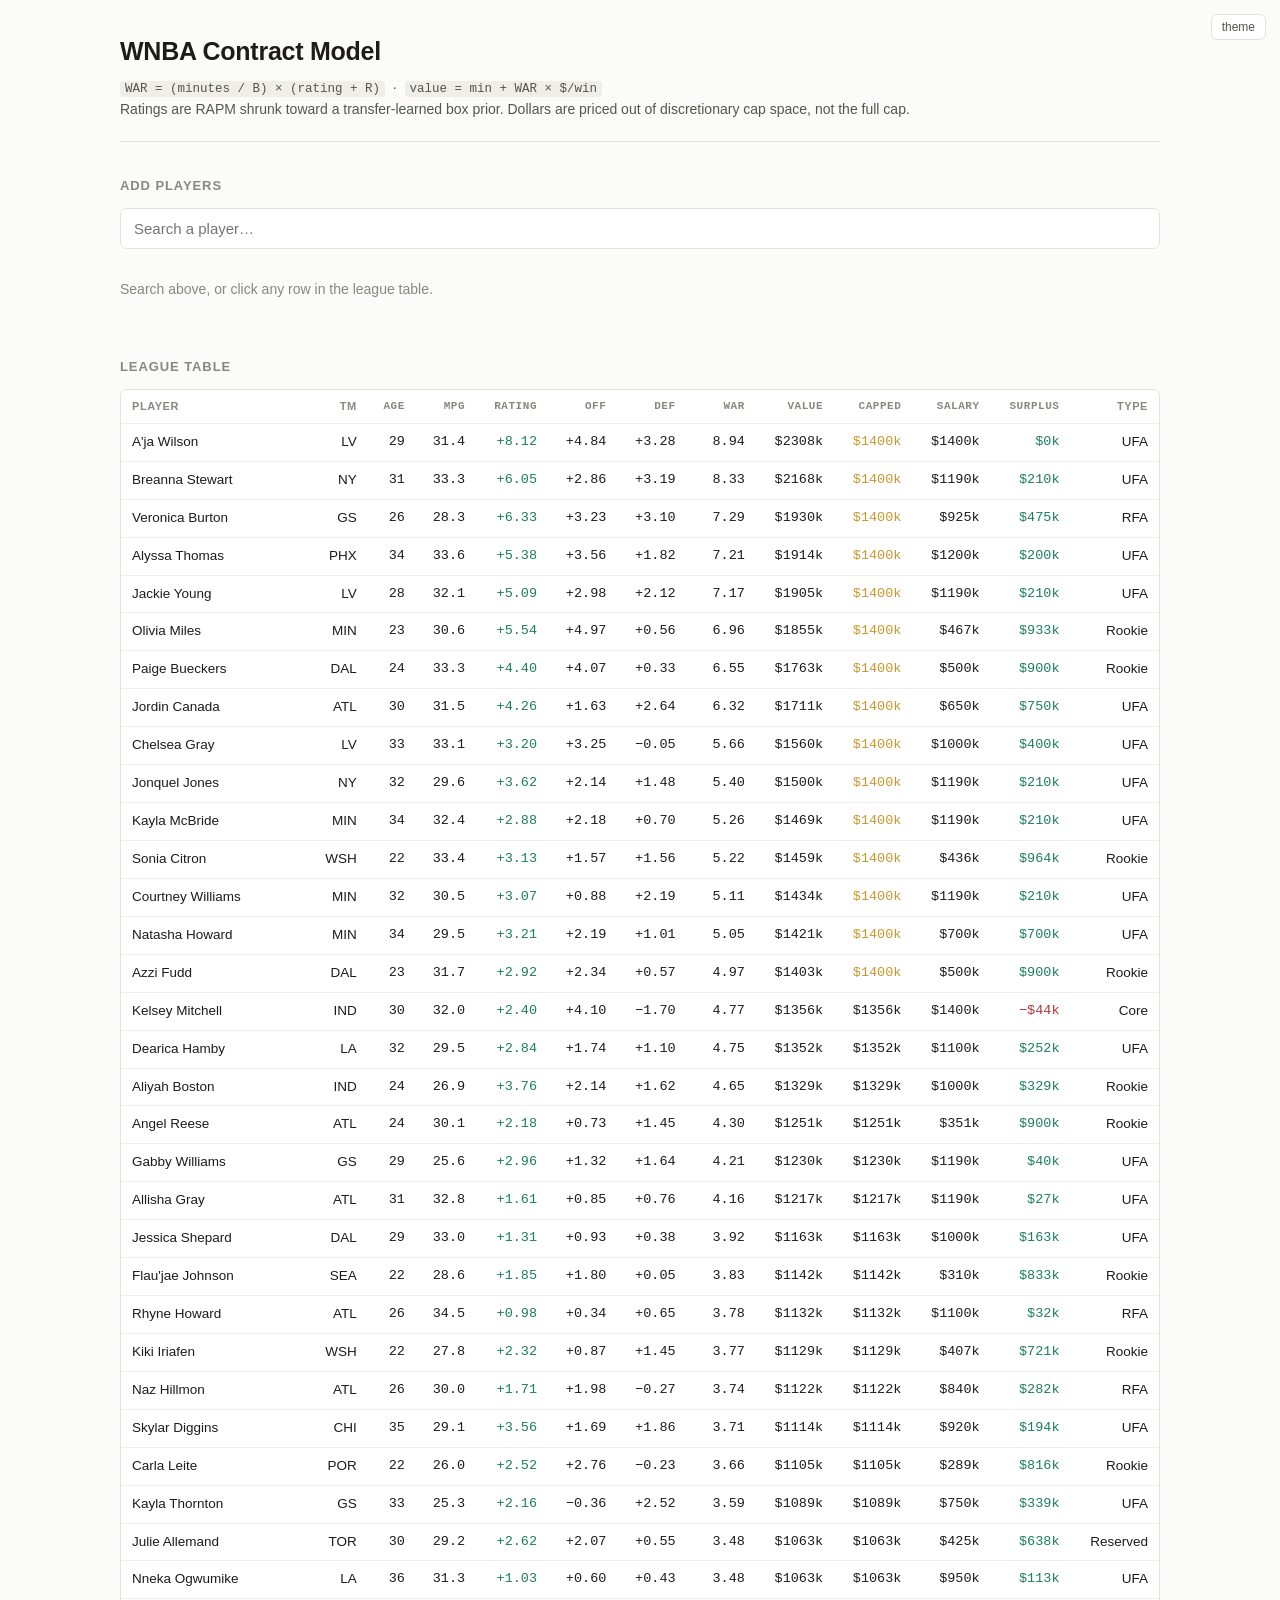
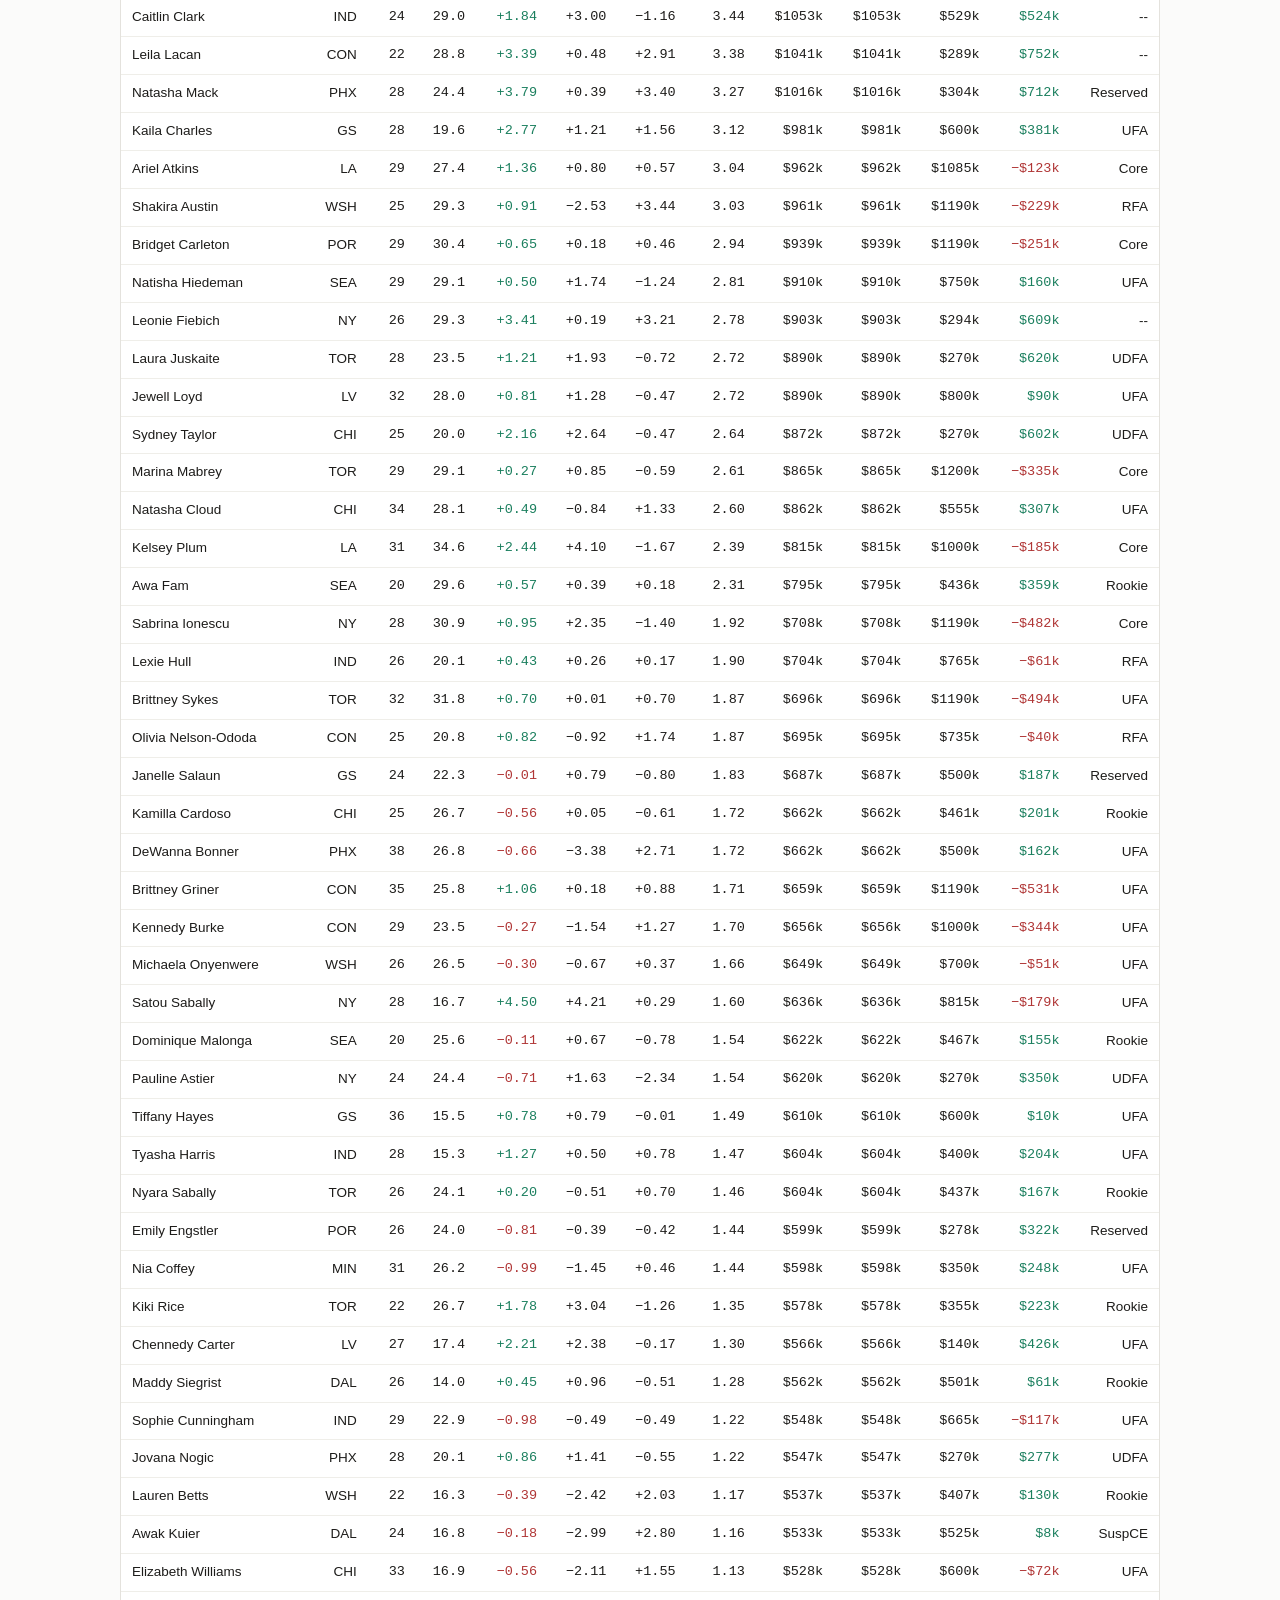
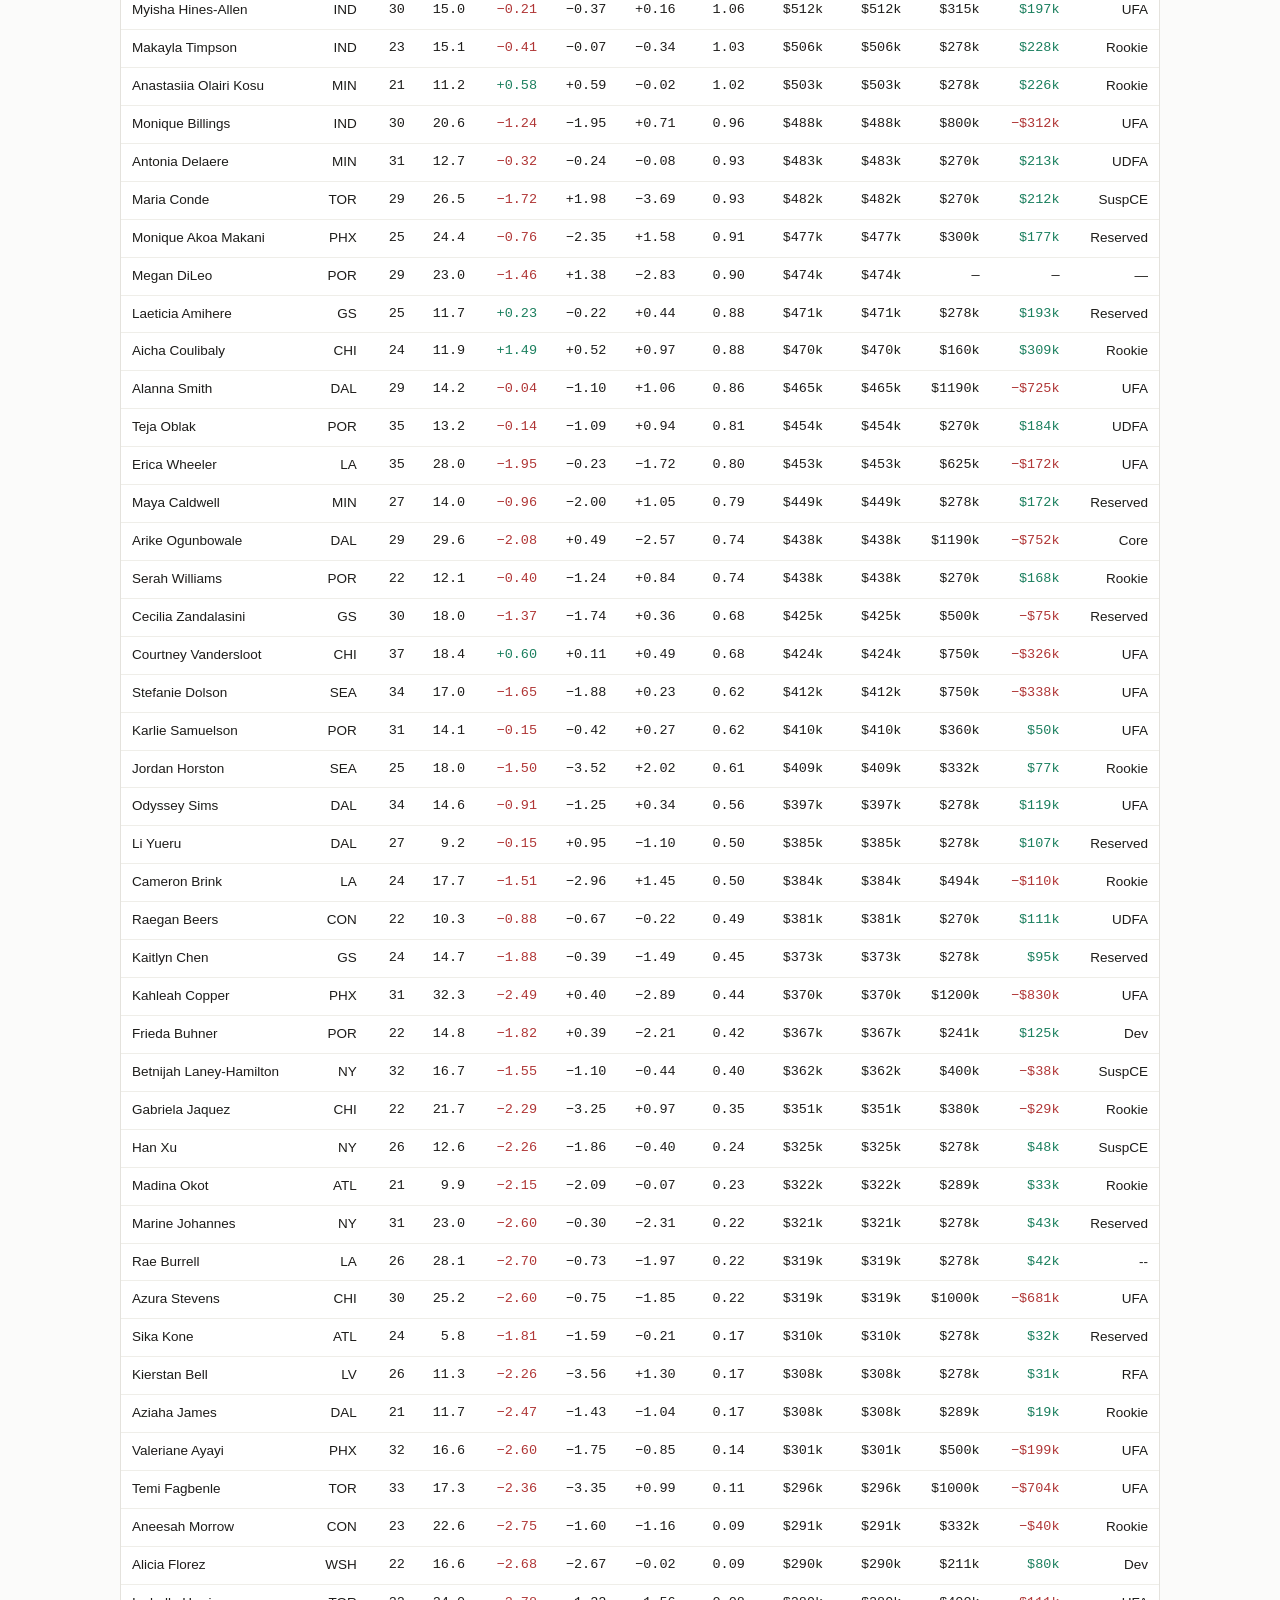
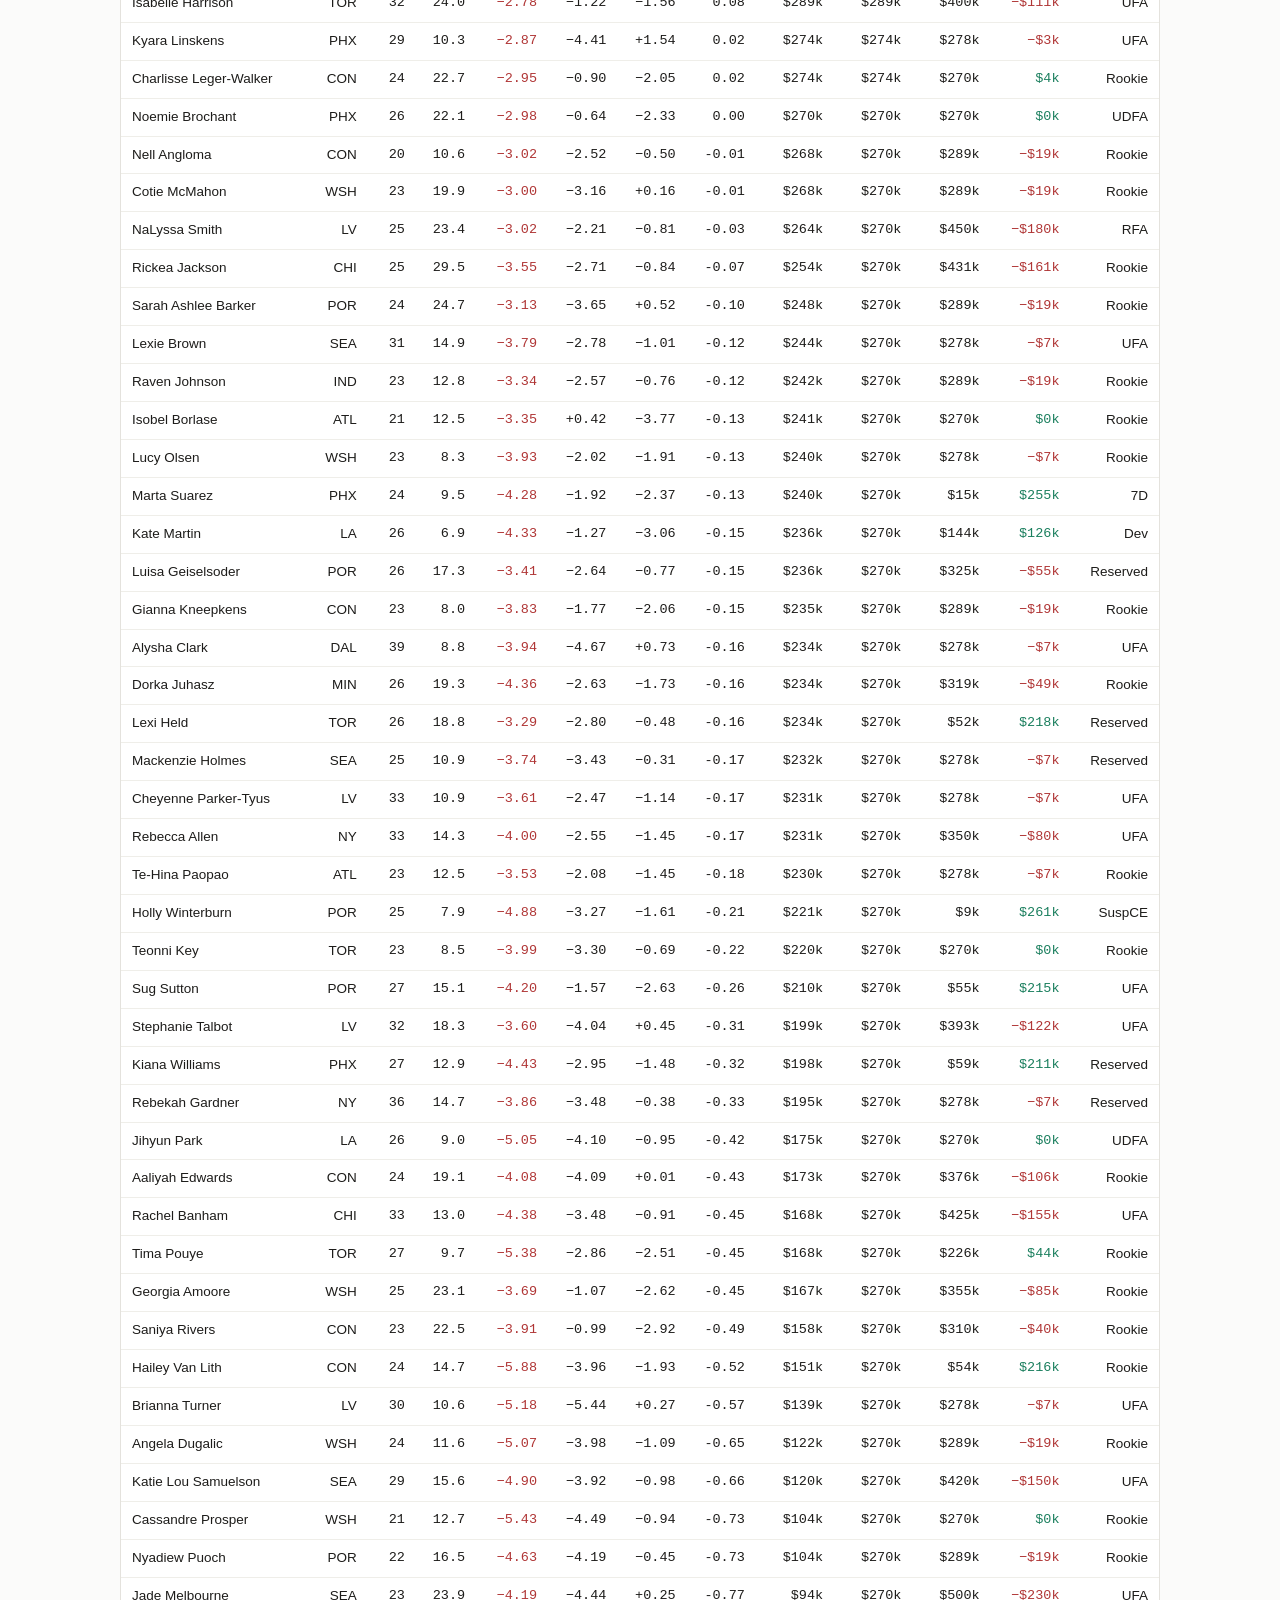
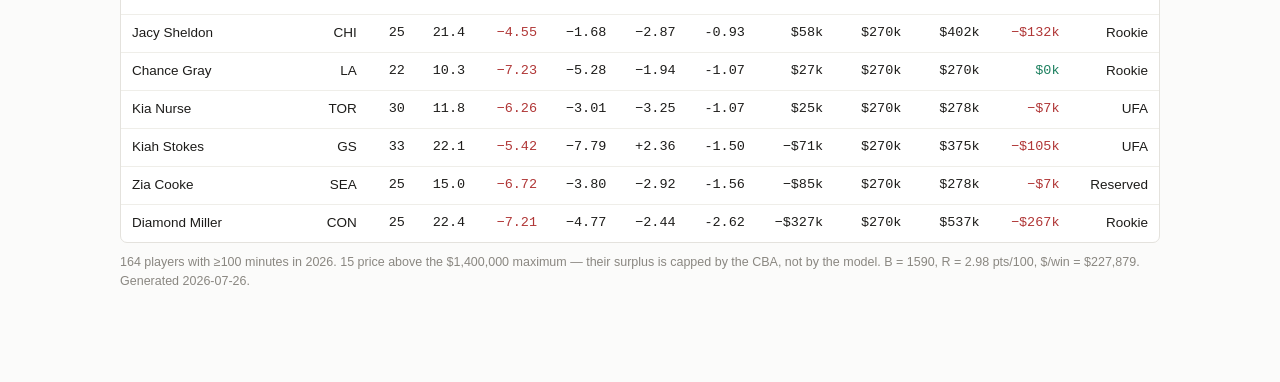
==== web/index.html @ 23fe6135 "initial commit" ====
<!DOCTYPE html>
<html lang="en">
<head>
<meta charset="utf-8">
<meta name="viewport" content="width=device-width, initial-scale=1">
<title>WNBA Contract Model</title>
<style>
:root {
  --bg: #fbfbfa; --panel: #fff; --line: #e4e2dd; --line-soft: #efeee9;
  --ink: #1d1c1a; --ink-2: #57544e; --ink-3: #8a8781;
  --pos: #1b7f5e; --neg: #b03636; --accent: #2f5fa8; --cap: #c9962f;
  --mono: ui-monospace, SFMono-Regular, "SF Mono", Menlo, monospace;
}
@media (prefers-color-scheme: dark) {
  :root {
    --bg: #16171a; --panel: #1e2024; --line: #33363c; --line-soft: #272a2f;
    --ink: #eceae6; --ink-2: #a8a5a0; --ink-3: #75726d;
    --pos: #4cc79b; --neg: #e8736f; --accent: #7aa7e8; --cap: #e0b350;
  }
}
:root[data-theme="light"] {
  --bg: #fbfbfa; --panel: #fff; --line: #e4e2dd; --line-soft: #efeee9;
  --ink: #1d1c1a; --ink-2: #57544e; --ink-3: #8a8781;
  --pos: #1b7f5e; --neg: #b03636; --accent: #2f5fa8; --cap: #c9962f;
}
:root[data-theme="dark"] {
  --bg: #16171a; --panel: #1e2024; --line: #33363c; --line-soft: #272a2f;
  --ink: #eceae6; --ink-2: #a8a5a0; --ink-3: #75726d;
  --pos: #4cc79b; --neg: #e8736f; --accent: #7aa7e8; --cap: #e0b350;
}
* { box-sizing: border-box; }
body {
  margin: 0; background: var(--bg); color: var(--ink);
  font: 15px/1.55 -apple-system, BlinkMacSystemFont, "Segoe UI", Roboto, sans-serif;
  -webkit-font-smoothing: antialiased;
}
.wrap { max-width: 1080px; margin: 0 auto; padding: 32px 20px 80px; }
header { border-bottom: 1px solid var(--line); padding-bottom: 20px; margin-bottom: 28px; }
h1 { font-size: 25px; margin: 0 0 6px; letter-spacing: -0.01em; }
.sub { color: var(--ink-2); font-size: 14px; margin: 0; }
.sub code { font-family: var(--mono); font-size: 12.5px; background: var(--line-soft);
  padding: 1px 5px; border-radius: 3px; }
h2 { font-size: 13px; text-transform: uppercase; letter-spacing: 0.07em;
  color: var(--ink-3); margin: 34px 0 12px; font-weight: 600; }

/* search */
.search { position: relative; margin-bottom: 8px; }
.search input {
  width: 100%; padding: 11px 13px; font-size: 15px; color: var(--ink);
  background: var(--panel); border: 1px solid var(--line); border-radius: 7px;
}
.search input:focus { outline: 2px solid var(--accent); outline-offset: -1px; }
.ac { position: absolute; z-index: 20; left: 0; right: 0; top: calc(100% + 4px);
  background: var(--panel); border: 1px solid var(--line); border-radius: 7px;
  max-height: 300px; overflow-y: auto; box-shadow: 0 8px 24px rgba(0,0,0,.12); }
.ac:empty { display: none; }
.ac div { padding: 9px 13px; cursor: pointer; display: flex; gap: 10px; align-items: baseline; }
.ac div:hover, .ac div.on { background: var(--line-soft); }
.ac .nm { flex: 1; }
.ac .meta { color: var(--ink-3); font-size: 12.5px; font-family: var(--mono); }

/* player card */
.card { background: var(--panel); border: 1px solid var(--line);
  border-radius: 9px; padding: 18px; margin-bottom: 14px; }
.card-top { display: flex; justify-content: space-between; align-items: flex-start;
  gap: 12px; flex-wrap: wrap; }
.who { font-size: 18px; font-weight: 600; letter-spacing: -0.01em; }
.tags { color: var(--ink-3); font-size: 13px; font-family: var(--mono); margin-top: 3px; }
.rm { background: none; border: 1px solid var(--line); color: var(--ink-3);
  border-radius: 6px; cursor: pointer; padding: 4px 9px; font-size: 12px; }
.rm:hover { color: var(--neg); border-color: var(--neg); }

.controls { display: grid; grid-template-columns: repeat(auto-fit, minmax(190px, 1fr));
  gap: 14px; margin: 18px 0 6px; }
.ctl label { display: flex; justify-content: space-between; font-size: 12.5px;
  color: var(--ink-2); margin-bottom: 5px; }
.ctl label b { font-family: var(--mono); color: var(--ink); font-weight: 600; }
.ctl input[type=range] { width: 100%; accent-color: var(--accent); }
.reset { background: none; border: none; color: var(--accent); font-size: 12px;
  cursor: pointer; padding: 0; margin-top: 2px; }

.grid { display: grid; grid-template-columns: repeat(auto-fit, minmax(120px, 1fr));
  gap: 1px; background: var(--line); border: 1px solid var(--line);
  border-radius: 7px; overflow: hidden; margin-top: 16px; }
.cell { background: var(--panel); padding: 11px 13px; }
.cell .k { font-size: 11px; text-transform: uppercase; letter-spacing: 0.05em;
  color: var(--ink-3); }
.cell .v { font-family: var(--mono); font-size: 17px; margin-top: 3px; }
.cell .n { font-size: 11.5px; color: var(--ink-3); margin-top: 2px; }
.pos { color: var(--pos); } .neg { color: var(--neg); } .capped { color: var(--cap); }

/* max bar */
.bar { margin-top: 16px; }
.bar-track { position: relative; height: 26px; background: var(--line-soft);
  border-radius: 5px; overflow: hidden; }
.bar-fill { position: absolute; inset: 0 auto 0 0; background: var(--accent); opacity: .8; }
.bar-over { position: absolute; top: 0; bottom: 0; background: var(--cap); opacity: .75; }
.bar-max { position: absolute; top: -3px; bottom: -3px; width: 2px; background: var(--ink); }
.bar-legend { display: flex; justify-content: space-between; font-size: 11.5px;
  color: var(--ink-3); margin-top: 5px; font-family: var(--mono); }

table { width: 100%; border-collapse: collapse; font-size: 13.5px; }
.scroll { overflow-x: auto; border: 1px solid var(--line); border-radius: 7px;
  background: var(--panel); }
th, td { padding: 8px 11px; text-align: right; white-space: nowrap;
  border-bottom: 1px solid var(--line-soft); }
th:first-child, td:first-child { text-align: left; }
thead th { font-size: 11px; text-transform: uppercase; letter-spacing: 0.05em;
  color: var(--ink-3); font-weight: 600; background: var(--panel);
  position: sticky; top: 0; cursor: pointer; user-select: none; }
thead th:hover { color: var(--ink); }
tbody tr:last-child td { border-bottom: none; }
tbody tr.click:hover { background: var(--line-soft); cursor: pointer; }
td.num, th.num { font-family: var(--mono); }
.proj th, .proj td { border-bottom: 1px solid var(--line-soft); }

.note { font-size: 12.5px; color: var(--ink-3); margin-top: 10px; line-height: 1.5; }
.empty { color: var(--ink-3); font-size: 14px; padding: 22px 0; }
.toggle { position: fixed; top: 14px; right: 14px; background: var(--panel);
  border: 1px solid var(--line); color: var(--ink-2); border-radius: 6px;
  padding: 5px 10px; font-size: 12px; cursor: pointer; z-index: 50; }
</style>
</head>
<body>
<button class="toggle" id="theme">theme</button>
<div class="wrap">

<header>
  <h1>WNBA Contract Model</h1>
  <p class="sub">
    <code>WAR = (minutes / B) × (rating + R)</code> &nbsp;·&nbsp;
    <code>value = min + WAR × $/win</code><br>
    Ratings are RAPM shrunk toward a transfer-learned box prior. Dollars are priced
    out of discretionary cap space, not the full cap.
  </p>
</header>

<h2>Add players</h2>
<div class="search">
  <input id="q" type="text" placeholder="Search a player…" autocomplete="off">
  <div class="ac" id="ac"></div>
</div>
<div id="cards"></div>
<div class="empty" id="empty">Search above, or click any row in the league table.</div>

<h2>League table</h2>
<div class="scroll">
  <table id="league">
    <thead><tr>
      <th data-k="name">Player</th>
      <th data-k="team">Tm</th>
      <th data-k="age" class="num">Age</th>
      <th data-k="mpg" class="num">MPG</th>
      <th data-k="rating" class="num">Rating</th>
      <th data-k="oRapm" class="num">Off</th>
      <th data-k="dRapm" class="num">Def</th>
      <th data-k="war" class="num">WAR</th>
      <th data-k="value" class="num">Value</th>
      <th data-k="marketValue" class="num">Capped</th>
      <th data-k="salary" class="num">Salary</th>
      <th data-k="surplus" class="num">Surplus</th>
      <th data-k="signing">Type</th>
    </tr></thead>
    <tbody></tbody>
  </table>
</div>
<p class="note" id="foot"></p>

</div>

<script src="players.js"></script>
<script>
const C = MODEL.constants;
const SEASONS = MODEL.seasons;
const CUR = MODEL.season;

/* ---- model math: mirrors valuation.py ---- */
function computeWar(minutes, rating) {
  return (minutes / C.minutes_baseline) * (rating + C.replacement_level);
}
function computeValue(war, season) {
  const s = MODEL.schedule[String(season)];
  return s.min_salary + war * s.dollars_per_win;
}
function clampToBand(value, season) {
  const s = MODEL.schedule[String(season)];
  return Math.min(Math.max(value, s.min_salary), s.max_salary);
}
function ageMultiplier(age) {
  const xs = MODEL.agingCurve.age, ys = MODEL.agingCurve.relValue;
  if (age <= xs[0]) return ys[0];
  if (age >= xs[xs.length - 1]) return ys[ys.length - 1];
  for (let i = 1; i < xs.length; i++) {
    if (age <= xs[i]) {
      const t = (age - xs[i - 1]) / (xs[i] - xs[i - 1]);
      return ys[i - 1] + t * (ys[i] - ys[i - 1]);
    }
  }
  return ys[ys.length - 1];
}
// Multiplicative on value ABOVE REPLACEMENT, never on the raw rating:
// scaling a -1.0 rating by 0.9 would make a below-average player better.
function projectRating(rating, age, yearsAhead) {
  if (age == null) return null;
  const now = ageMultiplier(age), later = ageMultiplier(age + yearsAhead);
  if (!now) return null;
  return (rating + C.replacement_level) * (later / now) - C.replacement_level;
}

/* ---- formatting ---- */
const money = v => v == null ? "—" :
  "$" + Math.round(v).toLocaleString("en-US");
const moneyK = v => v == null ? "—" :
  (v < 0 ? "−" : "") + "$" + Math.abs(Math.round(v / 1000)) + "k";
const sgn = v => v == null ? "—" : (v >= 0 ? "+" : "−") + Math.abs(v).toFixed(2);
const cls = v => v == null ? "" : v >= 0 ? "pos" : "neg";

/* ---- per-player derived row ---- */
function derive(p, ov) {
  const o = ov || {};
  const games = o.games ?? Math.round(C.games_per_team * p.availability);
  const mpg = o.mpg ?? p.mpg;
  const adj = o.adj ?? 0;
  const rating = p.rating + adj;
  // Until a minutes slider is touched, use the pipeline's own prorated minutes.
  // The sliders force `games` to an integer, so round(44*availability)*mpg drifts
  // ~0.6% from valuation.py's continuous 44*availability*mpg — enough to make the
  // page disagree with the parquet it was generated from.
  const touched = o.games !== undefined || o.mpg !== undefined;
  const minutes = touched ? games * mpg : p.projMinutes;

  const war = computeWar(minutes, rating);
  const value = computeValue(war, CUR);
  const marketValue = clampToBand(value, CUR);
  const proj = SEASONS.map((s, k) => {
    const r = k === 0 ? rating : projectRating(rating, p.age, k);
    if (r == null) return null;
    const w = computeWar(minutes, r);
    const v = computeValue(w, s);
    return { season: s, rating: r, war: w, value: v, marketValue: clampToBand(v, s) };
  });
  return { games, mpg, adj, rating, minutes, war, value, marketValue, touched,
           surplus: p.salary == null ? null : marketValue - p.salary,
           cappedBy: value - marketValue, proj };
}

/* ---- state ---- */
const selected = [];              // {p, ov}
const byId = new Map(MODEL.players.map(p => [p.id, p]));

/* ---- cards ---- */
function slider(label, val, min, max, step, fmt, onIn) {
  const d = document.createElement("div");
  d.className = "ctl";
  d.innerHTML = `<label><span>${label}</span><b>${fmt(val)}</b></label>
    <input type="range" min="${min}" max="${max}" step="${step}" value="${val}">`;
  const inp = d.querySelector("input"), out = d.querySelector("b");
  inp.addEventListener("input", () => {
    out.textContent = fmt(parseFloat(inp.value));
    onIn(parseFloat(inp.value));
  });
  return d;
}

function renderCards() {
  const host = document.getElementById("cards");
  host.innerHTML = "";
  document.getElementById("empty").style.display = selected.length ? "none" : "";

  selected.forEach((entry, i) => {
    const { p } = entry;
    const d = derive(p, entry.ov);
    const card = document.createElement("div");
    card.className = "card";

    const top = document.createElement("div");
    top.className = "card-top";
    top.innerHTML = `<div>
        <div class="who">${p.name}</div>
        <div class="tags">${p.team} · ${p.pos} · age ${p.age ?? "—"} · ${p.signing}
          · ${p.g} gp · ${p.source}</div>
      </div>`;
    const rm = document.createElement("button");
    rm.className = "rm"; rm.textContent = "remove";
    rm.onclick = () => { selected.splice(i, 1); renderCards(); };
    top.appendChild(rm);
    card.appendChild(top);

    const ctl = document.createElement("div");
    ctl.className = "controls";
    const set = (k, v) => {
      entry.ov = Object.assign({}, entry.ov, { [k]: v });
      const nd = derive(p, entry.ov);
      paint(card, p, nd);
    };
    ctl.appendChild(slider("Games", d.games, 1, C.games_per_team, 1,
      v => v.toFixed(0), v => set("games", v)));
    ctl.appendChild(slider("Minutes per game", d.mpg, 0, C.game_minutes, 0.5,
      v => v.toFixed(1), v => set("mpg", v)));
    ctl.appendChild(slider("Rating adjustment", d.adj, -5, 5, 0.1,
      v => sgn(v), v => set("adj", v)));
    card.appendChild(ctl);

    const reset = document.createElement("button");
    reset.className = "reset"; reset.textContent = "reset to model defaults";
    reset.onclick = () => { entry.ov = {}; renderCards(); };
    card.appendChild(reset);

    const body = document.createElement("div");
    body.dataset.body = "1";
    card.appendChild(body);
    host.appendChild(card);
    paint(card, p, d);
  });
}

function paint(card, p, d) {
  const body = card.querySelector("[data-body]");
  const maxS = MODEL.schedule[String(CUR)].max_salary;
  const scaleTop = Math.max(d.value, maxS) * 1.05;
  const pctMax = (maxS / scaleTop) * 100;
  const pctVal = (Math.min(d.value, maxS) / scaleTop) * 100;
  const pctOver = (Math.max(d.value - maxS, 0) / scaleTop) * 100;

  const projRows = d.proj.filter(Boolean).map(r => `
    <tr><td>${r.season}</td>
      <td class="num">${sgn(r.rating)}</td>
      <td class="num">${r.war.toFixed(2)}</td>
      <td class="num">${money(r.value)}</td>
      <td class="num ${r.value > MODEL.schedule[String(r.season)].max_salary ? "capped" : ""}">${money(r.marketValue)}</td>
    </tr>`).join("");

  body.innerHTML = `
    <div class="grid">
      <div class="cell"><div class="k">Rating</div>
        <div class="v">${sgn(d.rating)}</div>
        <div class="n">off ${sgn(p.oRapm)} · def ${sgn(p.dRapm)}</div></div>
      <div class="cell"><div class="k">Minutes</div>
        <div class="v">${Math.round(d.minutes)}</div>
        <div class="n">${d.touched
            ? `${d.games} × ${d.mpg.toFixed(1)}`
            : `prorated to ${C.games_per_team} g`}</div></div>
      <div class="cell"><div class="k">WAR</div>
        <div class="v">${d.war.toFixed(2)}</div>
        <div class="n">wins above repl.</div></div>
      <div class="cell"><div class="k">Value</div>
        <div class="v">${money(d.value)}</div>
        <div class="n">unconstrained</div></div>
      <div class="cell"><div class="k">Market value</div>
        <div class="v ${d.cappedBy > 1 ? "capped" : ""}">${money(d.marketValue)}</div>
        <div class="n">${d.cappedBy > 1 ? "clipped at max" : "within CBA band"}</div></div>
      <div class="cell"><div class="k">Surplus</div>
        <div class="v ${cls(d.surplus)}">${d.surplus == null ? "—" : money(d.surplus)}</div>
        <div class="n">vs ${money(p.salary)}</div></div>
    </div>

    <div class="bar">
      <div class="bar-track">
        <div class="bar-fill" style="width:${pctVal}%"></div>
        <div class="bar-over" style="left:${pctMax}%;width:${pctOver}%"></div>
        <div class="bar-max" style="left:${pctMax}%"></div>
      </div>
      <div class="bar-legend">
        <span>value ${money(d.value)}</span>
        <span>${d.cappedBy > 1
          ? `${money(d.cappedBy)} above the max — surplus the CBA hands the team`
          : `max ${money(maxS)}`}</span>
      </div>
    </div>

    <table class="proj" style="margin-top:16px">
      <thead><tr><th>Season</th><th class="num">Rating</th><th class="num">WAR</th>
        <th class="num">Value</th><th class="num">Capped</th></tr></thead>
      <tbody>${projRows}</tbody>
    </table>
    <p class="note">Future seasons age the rating on the WNBA curve (peak 29) and
      inflate dollars on the CBA's 2026→2032 endpoints. Minutes are held at the
      slider value.</p>`;
}

/* ---- search ---- */
const q = document.getElementById("q"), ac = document.getElementById("ac");
let acIdx = -1, acList = [];
function closeAc() { ac.innerHTML = ""; acIdx = -1; acList = []; }
q.addEventListener("input", () => {
  const s = q.value.trim().toLowerCase();
  if (!s) return closeAc();
  acList = MODEL.players.filter(p => p.name.toLowerCase().includes(s)).slice(0, 8);
  ac.innerHTML = acList.map((p, i) =>
    `<div data-i="${i}"><span class="nm">${p.name}</span>
      <span class="meta">${p.team} · ${sgn(p.rating)}</span></div>`).join("");
  acIdx = -1;
  ac.querySelectorAll("div").forEach(el =>
    el.onclick = () => add(acList[+el.dataset.i].id));
});
q.addEventListener("keydown", e => {
  if (!acList.length) return;
  if (e.key === "ArrowDown" || e.key === "ArrowUp") {
    e.preventDefault();
    acIdx = (acIdx + (e.key === "ArrowDown" ? 1 : -1) + acList.length) % acList.length;
    ac.querySelectorAll("div").forEach((el, i) => el.classList.toggle("on", i === acIdx));
  } else if (e.key === "Enter") {
    add(acList[acIdx >= 0 ? acIdx : 0].id);
  } else if (e.key === "Escape") closeAc();
});
document.addEventListener("click", e => {
  if (!e.target.closest(".search")) closeAc();
});
function add(id) {
  if (!selected.some(s => s.p.id === id)) selected.push({ p: byId.get(id), ov: {} });
  q.value = ""; closeAc(); renderCards();
  document.getElementById("cards").lastElementChild
    ?.scrollIntoView({ behavior: "smooth", block: "nearest" });
}

/* ---- league table ---- */
const rows = MODEL.players.map(p => {
  const d = derive(p, null);
  return { ...p, war: d.war, value: d.value, marketValue: d.marketValue,
           surplus: d.surplus };
});
let sortK = "value", sortDesc = true;
function renderTable() {
  const tb = document.querySelector("#league tbody");
  const sorted = rows.slice().sort((a, b) => {
    const x = a[sortK], y = b[sortK];
    if (x == null) return 1;
    if (y == null) return -1;
    if (typeof x === "string") return sortDesc ? y.localeCompare(x) : x.localeCompare(y);
    return sortDesc ? y - x : x - y;
  });
  tb.innerHTML = sorted.map(r => `
    <tr class="click" data-id="${r.id}">
      <td>${r.name}</td><td>${r.team}</td>
      <td class="num">${r.age ?? "—"}</td>
      <td class="num">${r.mpg.toFixed(1)}</td>
      <td class="num ${cls(r.rating)}">${sgn(r.rating)}</td>
      <td class="num">${sgn(r.oRapm)}</td>
      <td class="num">${sgn(r.dRapm)}</td>
      <td class="num">${r.war.toFixed(2)}</td>
      <td class="num">${moneyK(r.value)}</td>
      <td class="num ${r.value > r.marketValue + 1 ? "capped" : ""}">${moneyK(r.marketValue)}</td>
      <td class="num">${moneyK(r.salary)}</td>
      <td class="num ${cls(r.surplus)}">${r.surplus == null ? "—" : moneyK(r.surplus)}</td>
      <td>${r.signing}</td>
    </tr>`).join("");
  tb.querySelectorAll("tr").forEach(tr =>
    tr.onclick = () => add(+tr.dataset.id));
}
document.querySelectorAll("#league thead th").forEach(th => {
  th.onclick = () => {
    const k = th.dataset.k;
    if (k === sortK) sortDesc = !sortDesc; else { sortK = k; sortDesc = true; }
    renderTable();
  };
});

/* ---- footer ---- */
const nCapped = rows.filter(r => r.value > r.marketValue + 1).length;
const s26 = MODEL.schedule[String(CUR)];
document.getElementById("foot").textContent =
  `${rows.length} players with ≥100 minutes in ${CUR}. ` +
  `${nCapped} price above the ${money(s26.max_salary)} maximum — ` +
  `their surplus is capped by the CBA, not by the model. ` +
  `B = ${Math.round(C.minutes_baseline)}, R = ${C.replacement_level.toFixed(2)} pts/100, ` +
  `$/win = ${money(s26.dollars_per_win)}. Generated ${MODEL.generated}.`;

/* ---- theme ---- */
document.getElementById("theme").onclick = () => {
  const cur = document.documentElement.getAttribute("data-theme");
  const dark = cur ? cur === "dark"
    : matchMedia("(prefers-color-scheme: dark)").matches;
  document.documentElement.setAttribute("data-theme", dark ? "light" : "dark");
};

renderTable();
renderCards();
</script>
</body>
</html>
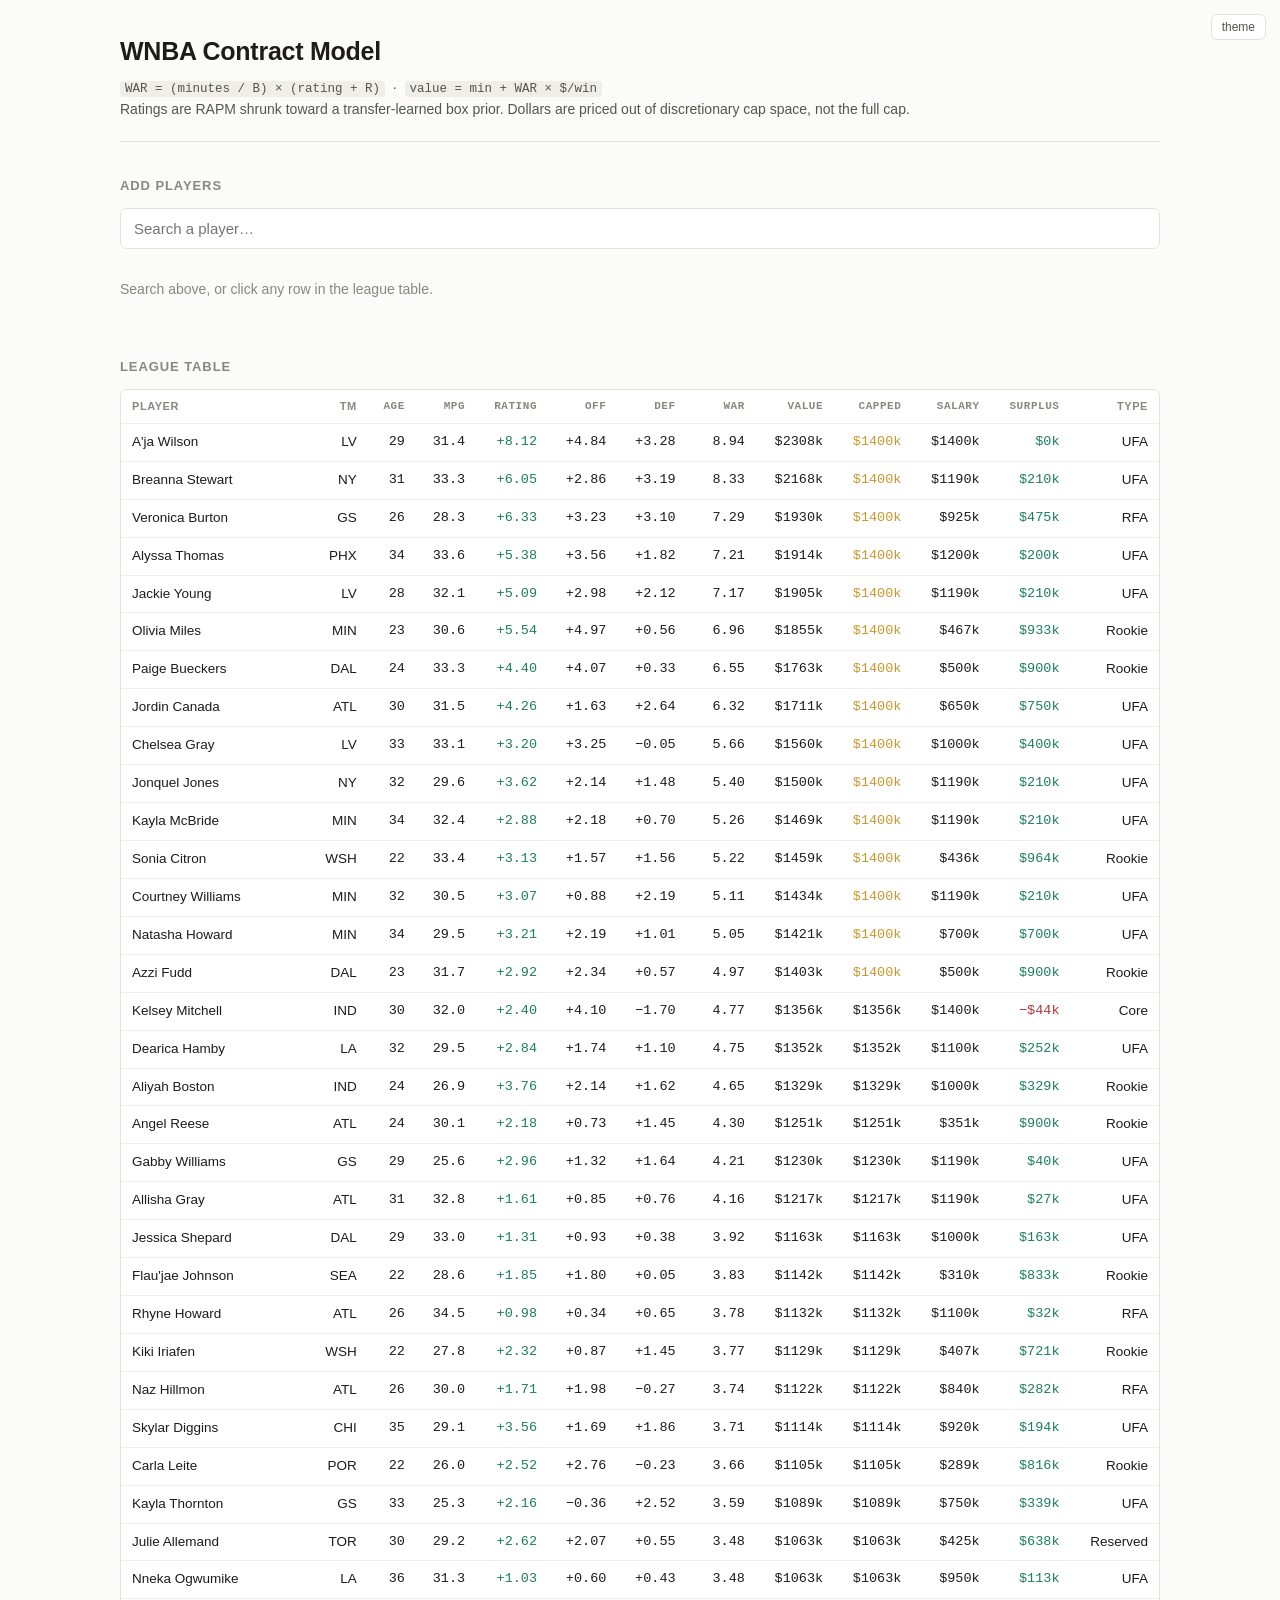
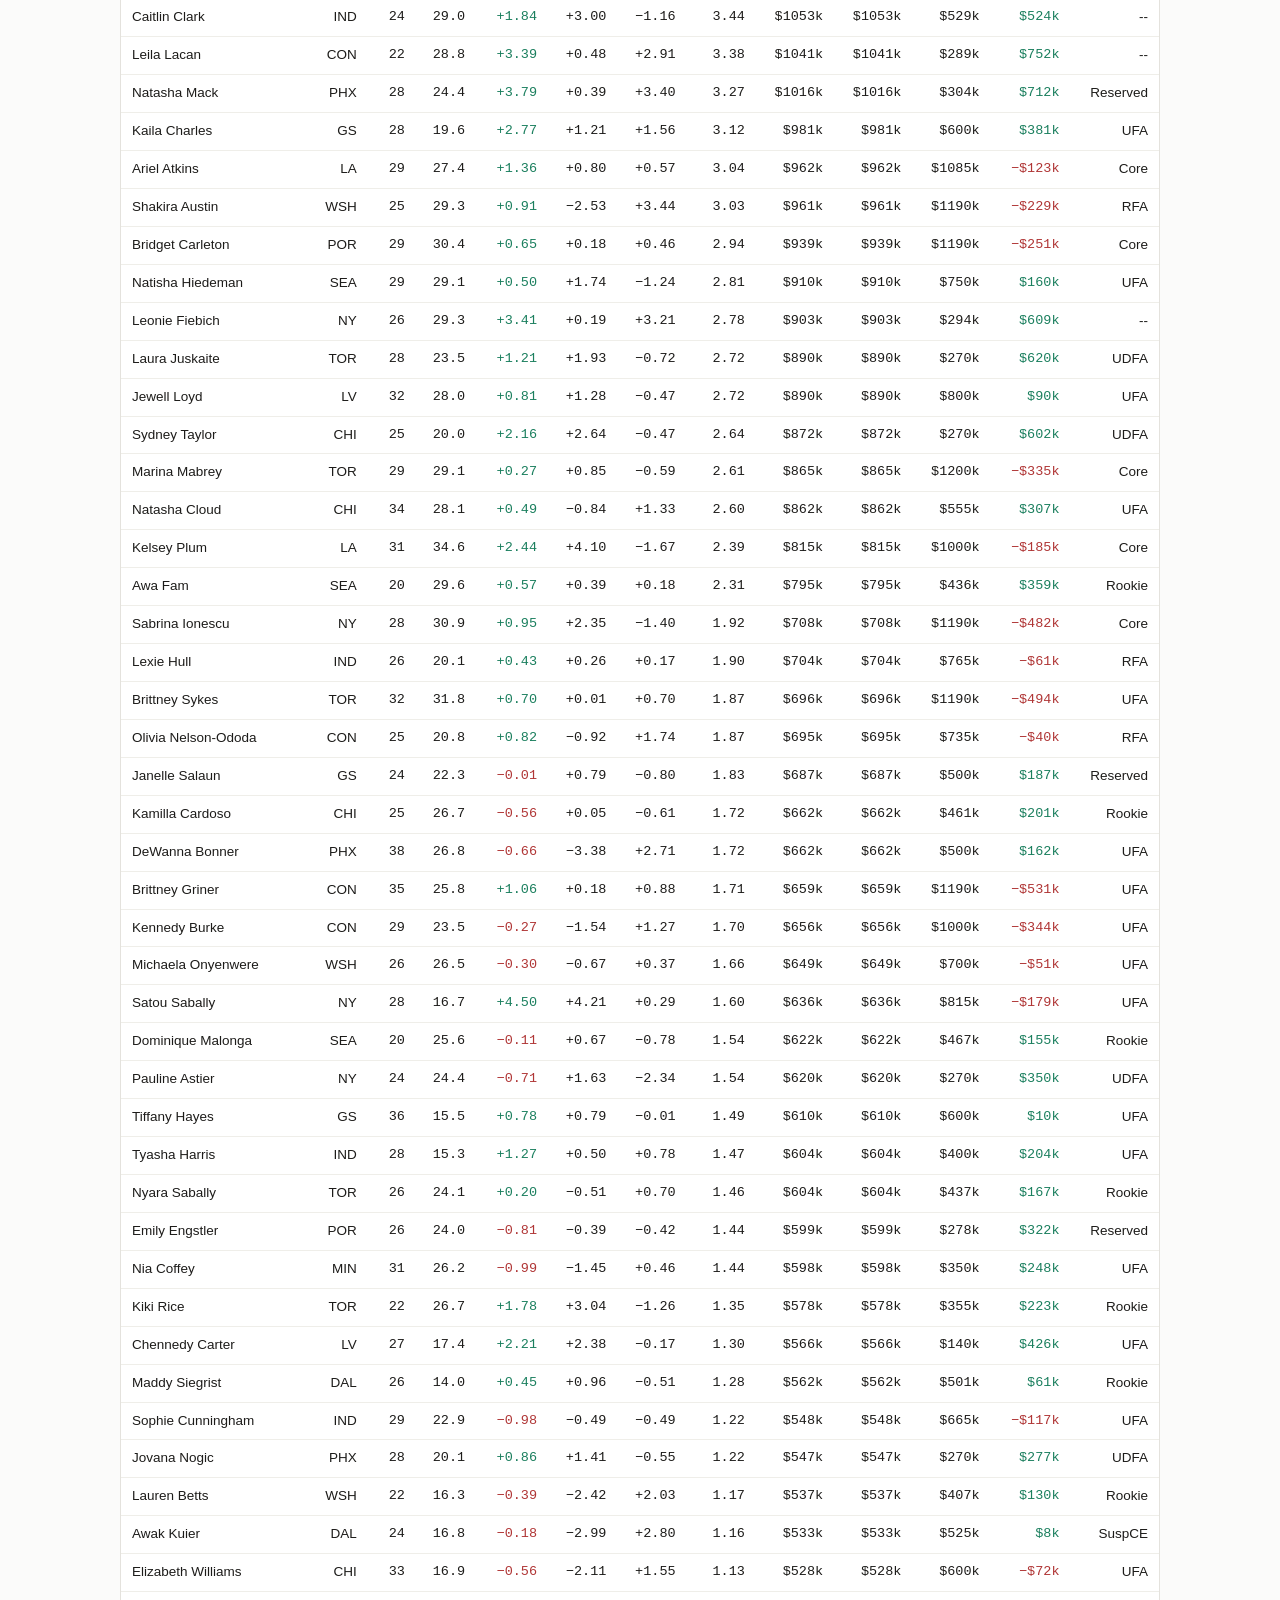
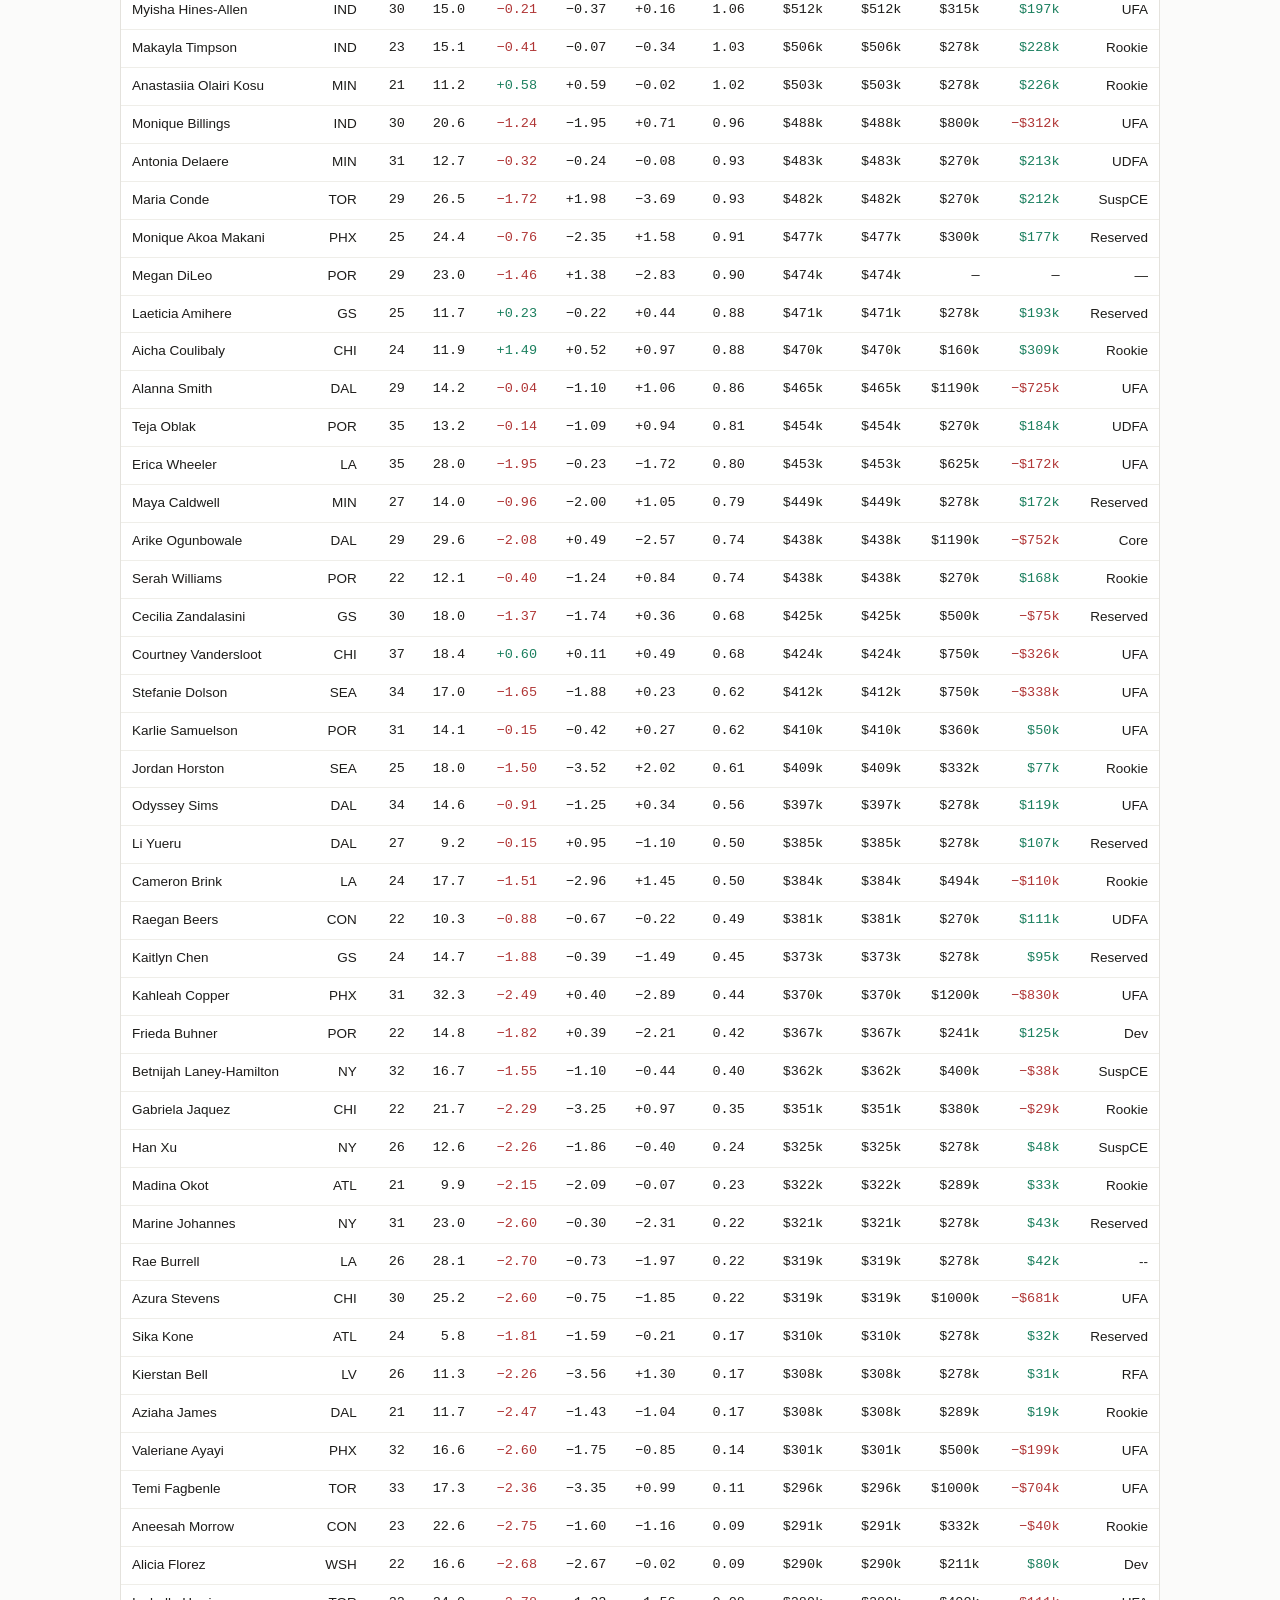
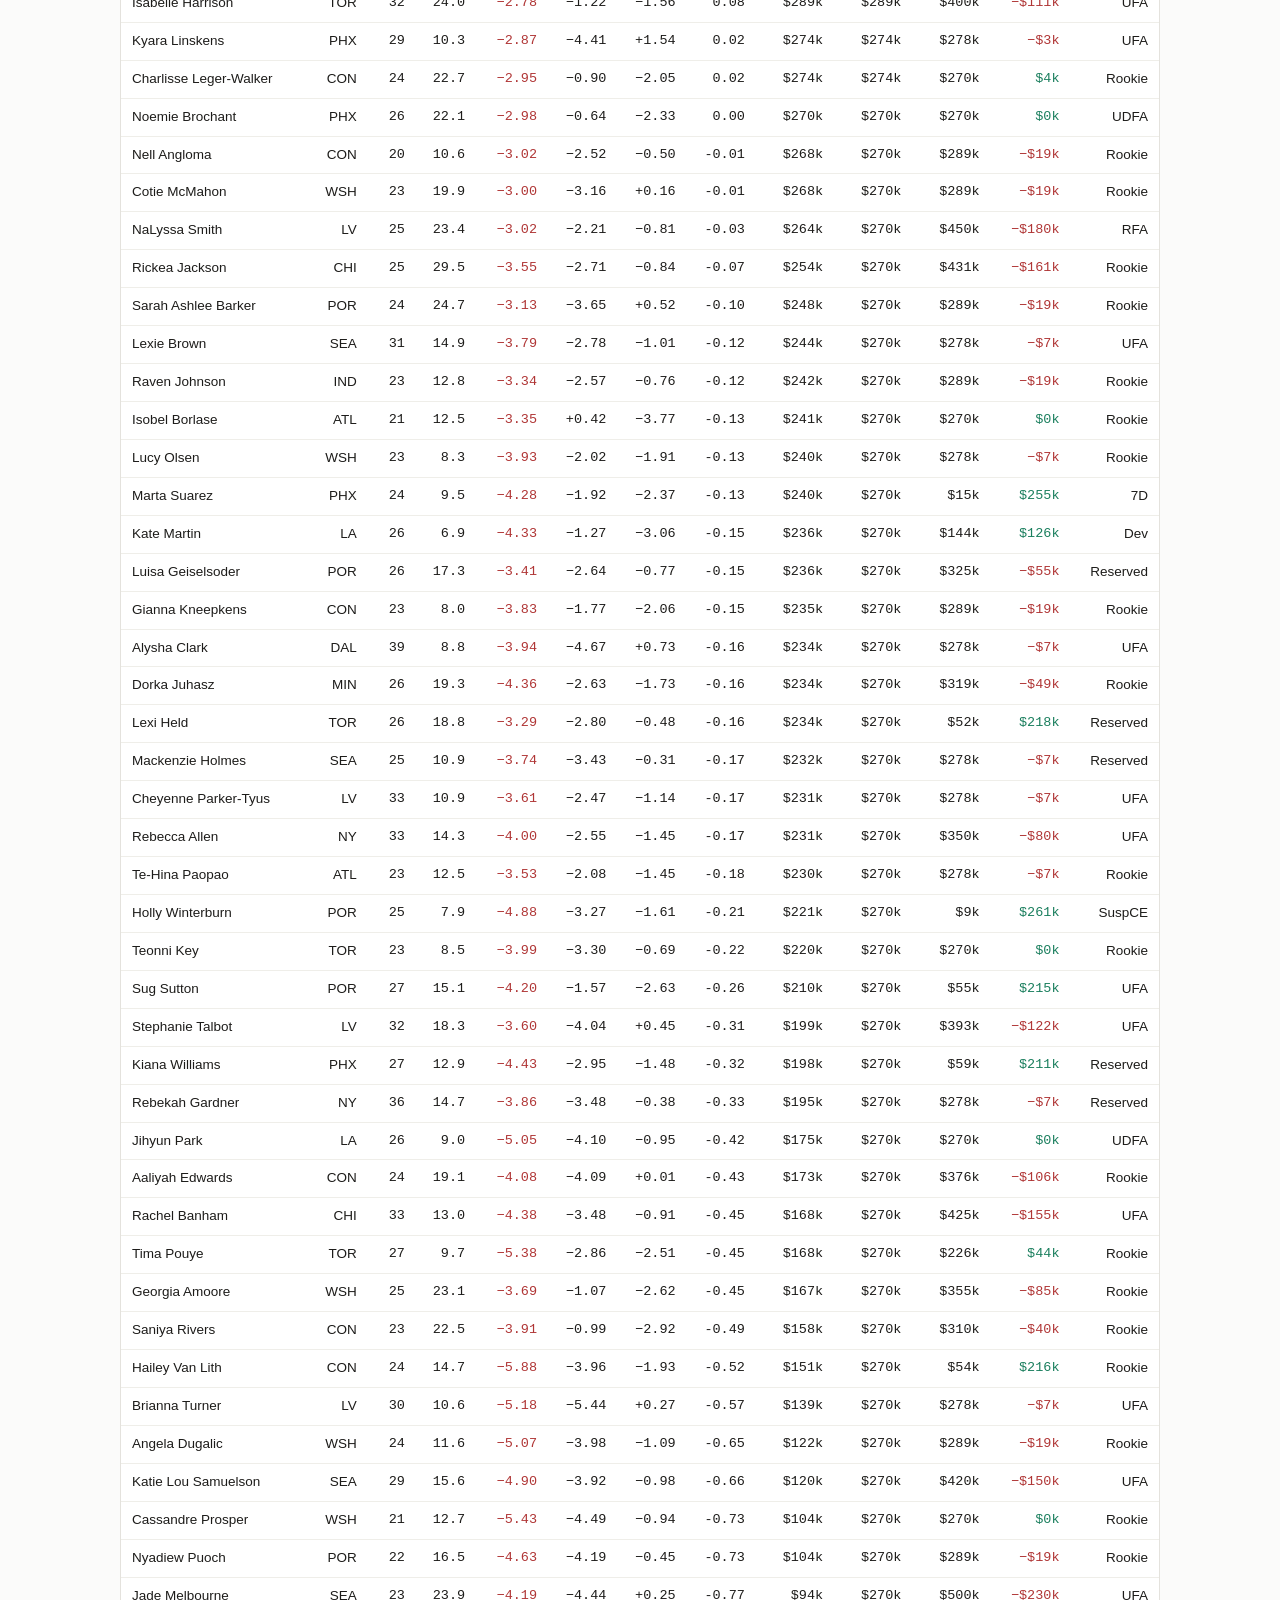
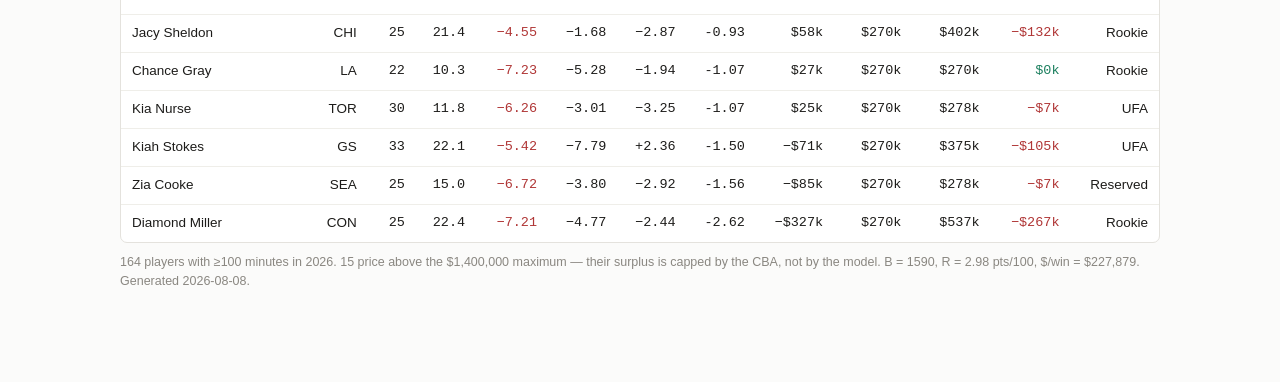
==== commit cb24ceb2: "Add forecast-tuned rating config (PLAN tasks 4 and 1) Forward validation showed the ratings do carry" ====
--- a/web/index.html
+++ b/web/index.html
@@ -232,8 +232,12 @@
   const war = computeWar(minutes, rating);
   const value = computeValue(war, CUR);
   const marketValue = clampToBand(value, CUR);
+  // Year 0 uses the descriptive rating ("worth it now"); projection years use
+  // the forward-tuned rating, which is more heavily shrunk. Mirrors valuation.py.
+  // A slider adjustment shifts both by the same amount.
+  const forecastRating = (p.ratingForecast ?? p.rating) + adj;
   const proj = SEASONS.map((s, k) => {
-    const r = k === 0 ? rating : projectRating(rating, p.age, k);
+    const r = k === 0 ? rating : projectRating(forecastRating, p.age, k);
     if (r == null) return null;
     const w = computeWar(minutes, r);
     const v = computeValue(w, s);
